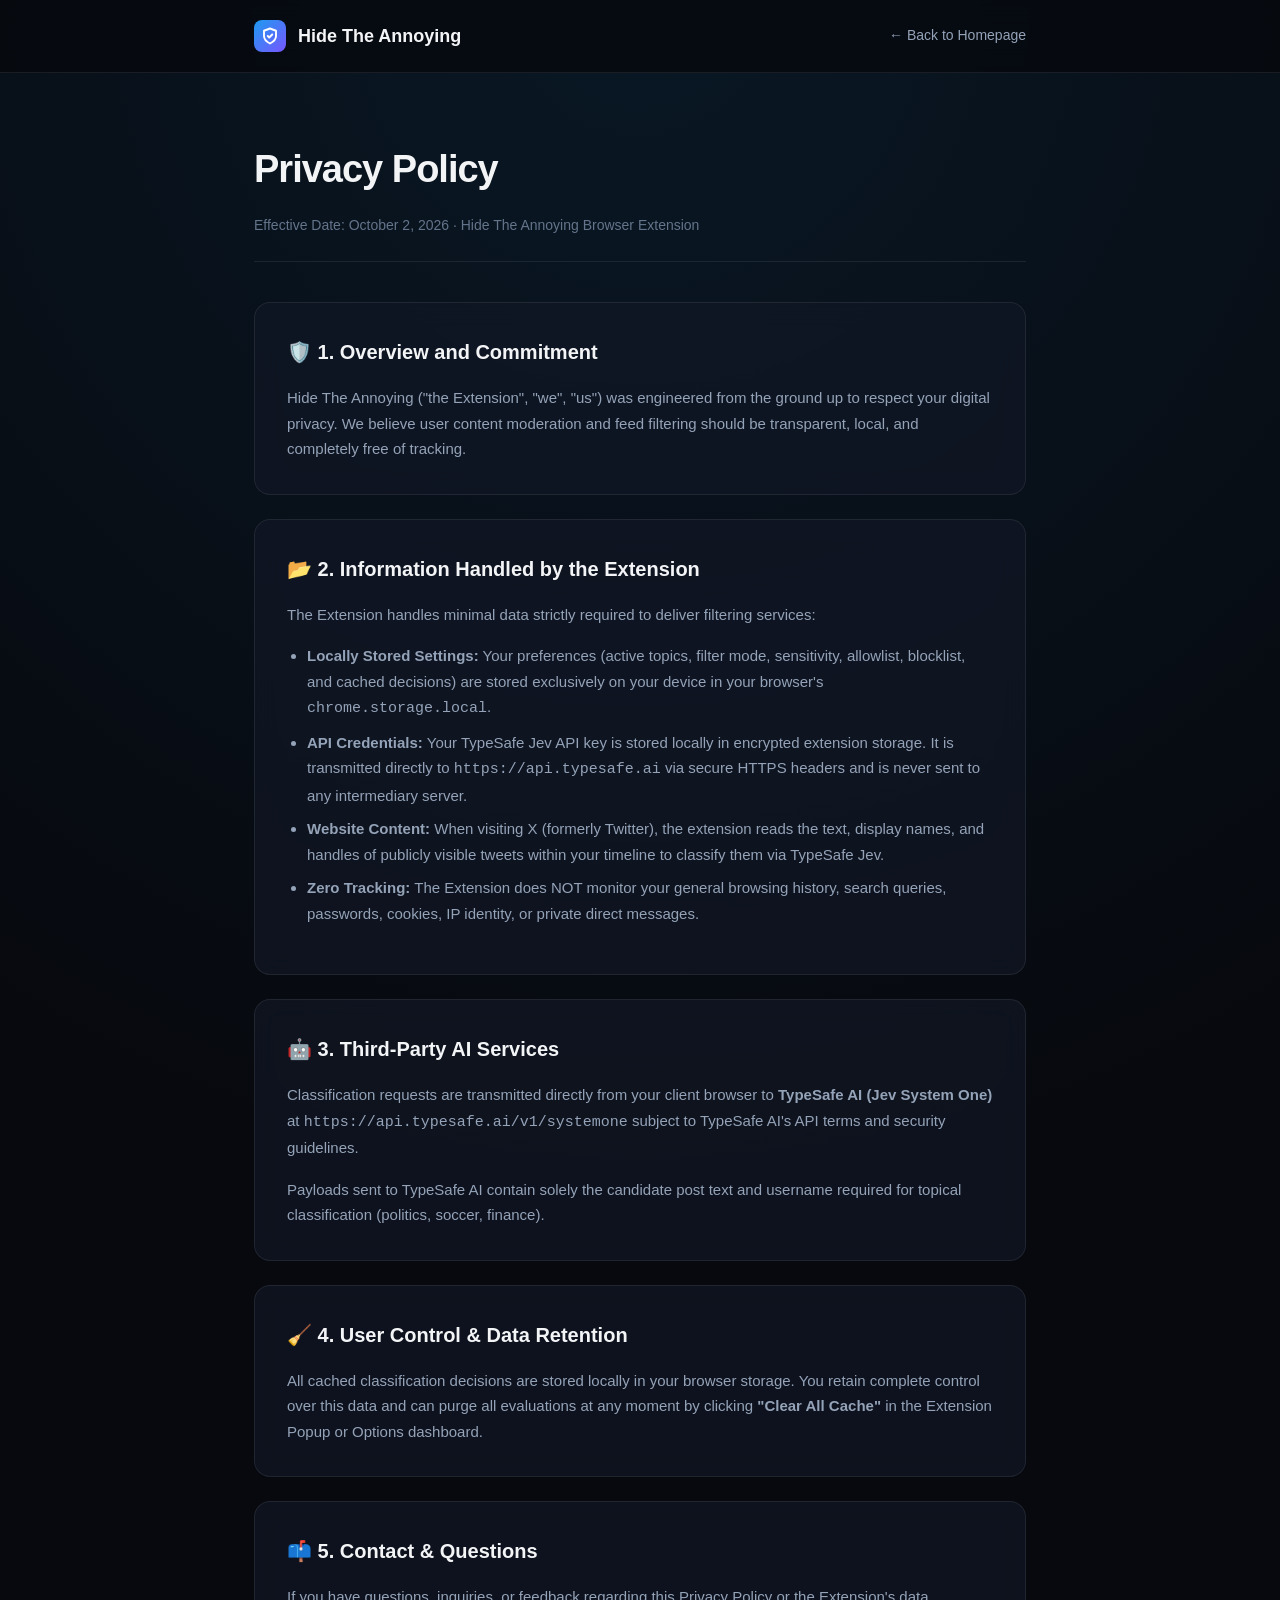
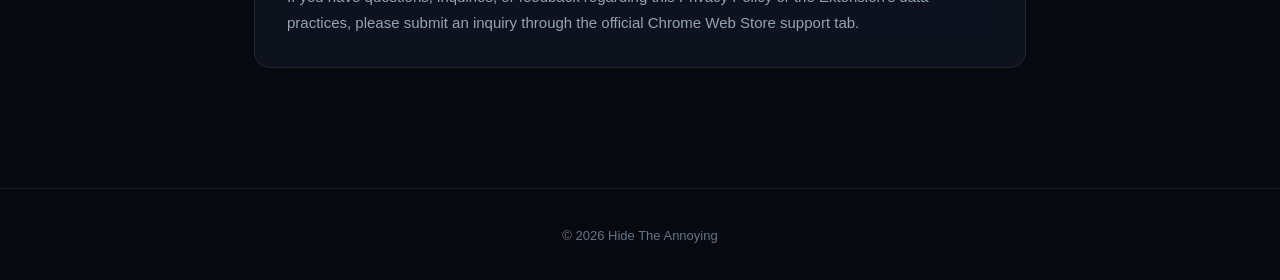
==== site/privacy.html @ 21d2c7d7 "Add Privacy Policy page for Hide The Annoying extension with detailed data handling practices" ====
<!DOCTYPE html>
<html lang="en">
<head>
  <meta charset="UTF-8">
  <meta name="viewport" content="width=device-width, initial-scale=1.0">
  <title>Privacy Policy — Hide The Annoying</title>
  <meta name="description" content="Privacy Policy for the Hide The Annoying Chrome Extension. Transparent disclosures on local storage, zero tracking, and TypeSafe AI evaluation.">
  <link rel="icon" type="image/png" href="icons/icon-128.png">

  <style>
    :root {
      --bg-dark: #07090e;
      --bg-card: rgba(18, 24, 38, 0.7);
      --border-subtle: rgba(255, 255, 255, 0.08);
      --text-main: #f3f4f6;
      --text-muted: #94a3b8;
      --text-dim: #64748b;
      --color-primary: #1d9bf0;
      --font-stack: -apple-system, BlinkMacSystemFont, "Segoe UI", Roboto, Helvetica, Arial, sans-serif;
    }

    * {
      box-sizing: border-box;
      margin: 0;
      padding: 0;
    }

    body {
      background-color: var(--bg-dark);
      background-image: radial-gradient(circle at 50% 0%, rgba(29, 155, 240, 0.1) 0%, transparent 60%);
      color: var(--text-main);
      font-family: var(--font-stack);
      line-height: 1.7;
      padding: 0;
    }

    .container {
      width: 100%;
      max-width: 820px;
      margin: 0 auto;
      padding: 0 24px;
    }

    .navbar {
      border-bottom: 1px solid var(--border-subtle);
      padding: 20px 0;
      background: rgba(7, 9, 14, 0.8);
      backdrop-filter: blur(12px);
    }

    .nav-inner {
      display: flex;
      align-items: center;
      justify-content: space-between;
    }

    .brand {
      display: flex;
      align-items: center;
      gap: 12px;
      text-decoration: none;
      color: var(--text-main);
      font-weight: 700;
      font-size: 18px;
    }

    .brand-icon {
      width: 32px;
      height: 32px;
      border-radius: 8px;
      background: linear-gradient(135deg, #1d9bf0, #7856ff);
      display: flex;
      align-items: center;
      justify-content: center;
    }

    .back-link {
      color: var(--text-muted);
      text-decoration: none;
      font-size: 14px;
      font-weight: 500;
      display: flex;
      align-items: center;
      gap: 6px;
      transition: color 0.15s ease;
    }

    .back-link:hover {
      color: var(--color-primary);
    }

    .content {
      padding: 64px 0 96px;
    }

    .doc-header {
      margin-bottom: 40px;
      border-bottom: 1px solid var(--border-subtle);
      padding-bottom: 24px;
    }

    .doc-title {
      font-size: 38px;
      font-weight: 800;
      letter-spacing: -1px;
      margin-bottom: 12px;
    }

    .doc-meta {
      font-size: 14px;
      color: var(--text-dim);
    }

    .doc-section {
      background: var(--bg-card);
      border: 1px solid var(--border-subtle);
      border-radius: 16px;
      padding: 32px;
      margin-bottom: 24px;
      backdrop-filter: blur(12px);
    }

    .doc-section h2 {
      font-size: 20px;
      font-weight: 700;
      margin-bottom: 16px;
      color: var(--text-main);
      display: flex;
      align-items: center;
      gap: 10px;
    }

    .doc-section p {
      font-size: 15px;
      color: var(--text-muted);
      margin-bottom: 16px;
    }

    .doc-section p:last-child {
      margin-bottom: 0;
    }

    .doc-section ul {
      margin: 12px 0 16px 20px;
      color: var(--text-muted);
      font-size: 15px;
    }

    .doc-section li {
      margin-bottom: 8px;
    }

    .footer {
      border-top: 1px solid var(--border-subtle);
      padding: 36px 0;
      font-size: 13px;
      color: var(--text-dim);
      text-align: center;
    }
  </style>
</head>
<body>

  <header class="navbar">
    <div class="container nav-inner">
      <a href="index.html" class="brand">
        <div class="brand-icon">
          <svg width="18" height="18" viewBox="0 0 24 24" fill="none" stroke="white" stroke-width="2.5" stroke-linecap="round" stroke-linejoin="round">
            <path d="M12 22s8-4 8-10V5l-8-3-8 3v7c0 6 8 10 8 10z"/>
            <path d="m9 12 2 2 4-4"/>
          </svg>
        </div>
        <span>Hide The Annoying</span>
      </a>

      <a href="index.html" class="back-link">
        ← Back to Homepage
      </a>
    </div>
  </header>

  <main class="content">
    <div class="container">
      <div class="doc-header">
        <h1 class="doc-title">Privacy Policy</h1>
        <div class="doc-meta">Effective Date: October 2, 2026 · Hide The Annoying Browser Extension</div>
      </div>

      <div class="doc-section">
        <h2>🛡️ 1. Overview and Commitment</h2>
        <p>
          Hide The Annoying ("the Extension", "we", "us") was engineered from the ground up to respect your digital privacy. We believe user content moderation and feed filtering should be transparent, local, and completely free of tracking.
        </p>
      </div>

      <div class="doc-section">
        <h2>📂 2. Information Handled by the Extension</h2>
        <p>The Extension handles minimal data strictly required to deliver filtering services:</p>
        <ul>
          <li><strong>Locally Stored Settings:</strong> Your preferences (active topics, filter mode, sensitivity, allowlist, blocklist, and cached decisions) are stored exclusively on your device in your browser's <code>chrome.storage.local</code>.</li>
          <li><strong>API Credentials:</strong> Your TypeSafe Jev API key is stored locally in encrypted extension storage. It is transmitted directly to <code>https://api.typesafe.ai</code> via secure HTTPS headers and is never sent to any intermediary server.</li>
          <li><strong>Website Content:</strong> When visiting X (formerly Twitter), the extension reads the text, display names, and handles of publicly visible tweets within your timeline to classify them via TypeSafe Jev.</li>
          <li><strong>Zero Tracking:</strong> The Extension does NOT monitor your general browsing history, search queries, passwords, cookies, IP identity, or private direct messages.</li>
        </ul>
      </div>

      <div class="doc-section">
        <h2>🤖 3. Third-Party AI Services</h2>
        <p>
          Classification requests are transmitted directly from your client browser to <strong>TypeSafe AI (Jev System One)</strong> at <code>https://api.typesafe.ai/v1/systemone</code> subject to TypeSafe AI's API terms and security guidelines.
        </p>
        <p>
          Payloads sent to TypeSafe AI contain solely the candidate post text and username required for topical classification (politics, soccer, finance).
        </p>
      </div>

      <div class="doc-section">
        <h2>🧹 4. User Control & Data Retention</h2>
        <p>
          All cached classification decisions are stored locally in your browser storage. You retain complete control over this data and can purge all evaluations at any moment by clicking <strong>"Clear All Cache"</strong> in the Extension Popup or Options dashboard.
        </p>
      </div>

      <div class="doc-section">
        <h2>📫 5. Contact & Questions</h2>
        <p>
          If you have questions, inquiries, or feedback regarding this Privacy Policy or the Extension's data practices, please submit an inquiry through the official Chrome Web Store support tab.
        </p>
      </div>
    </div>
  </main>

  <footer class="footer">
    <div class="container">
      <p>© 2026 Hide The Annoying</p>
    </div>
  </footer>

</body>
</html>
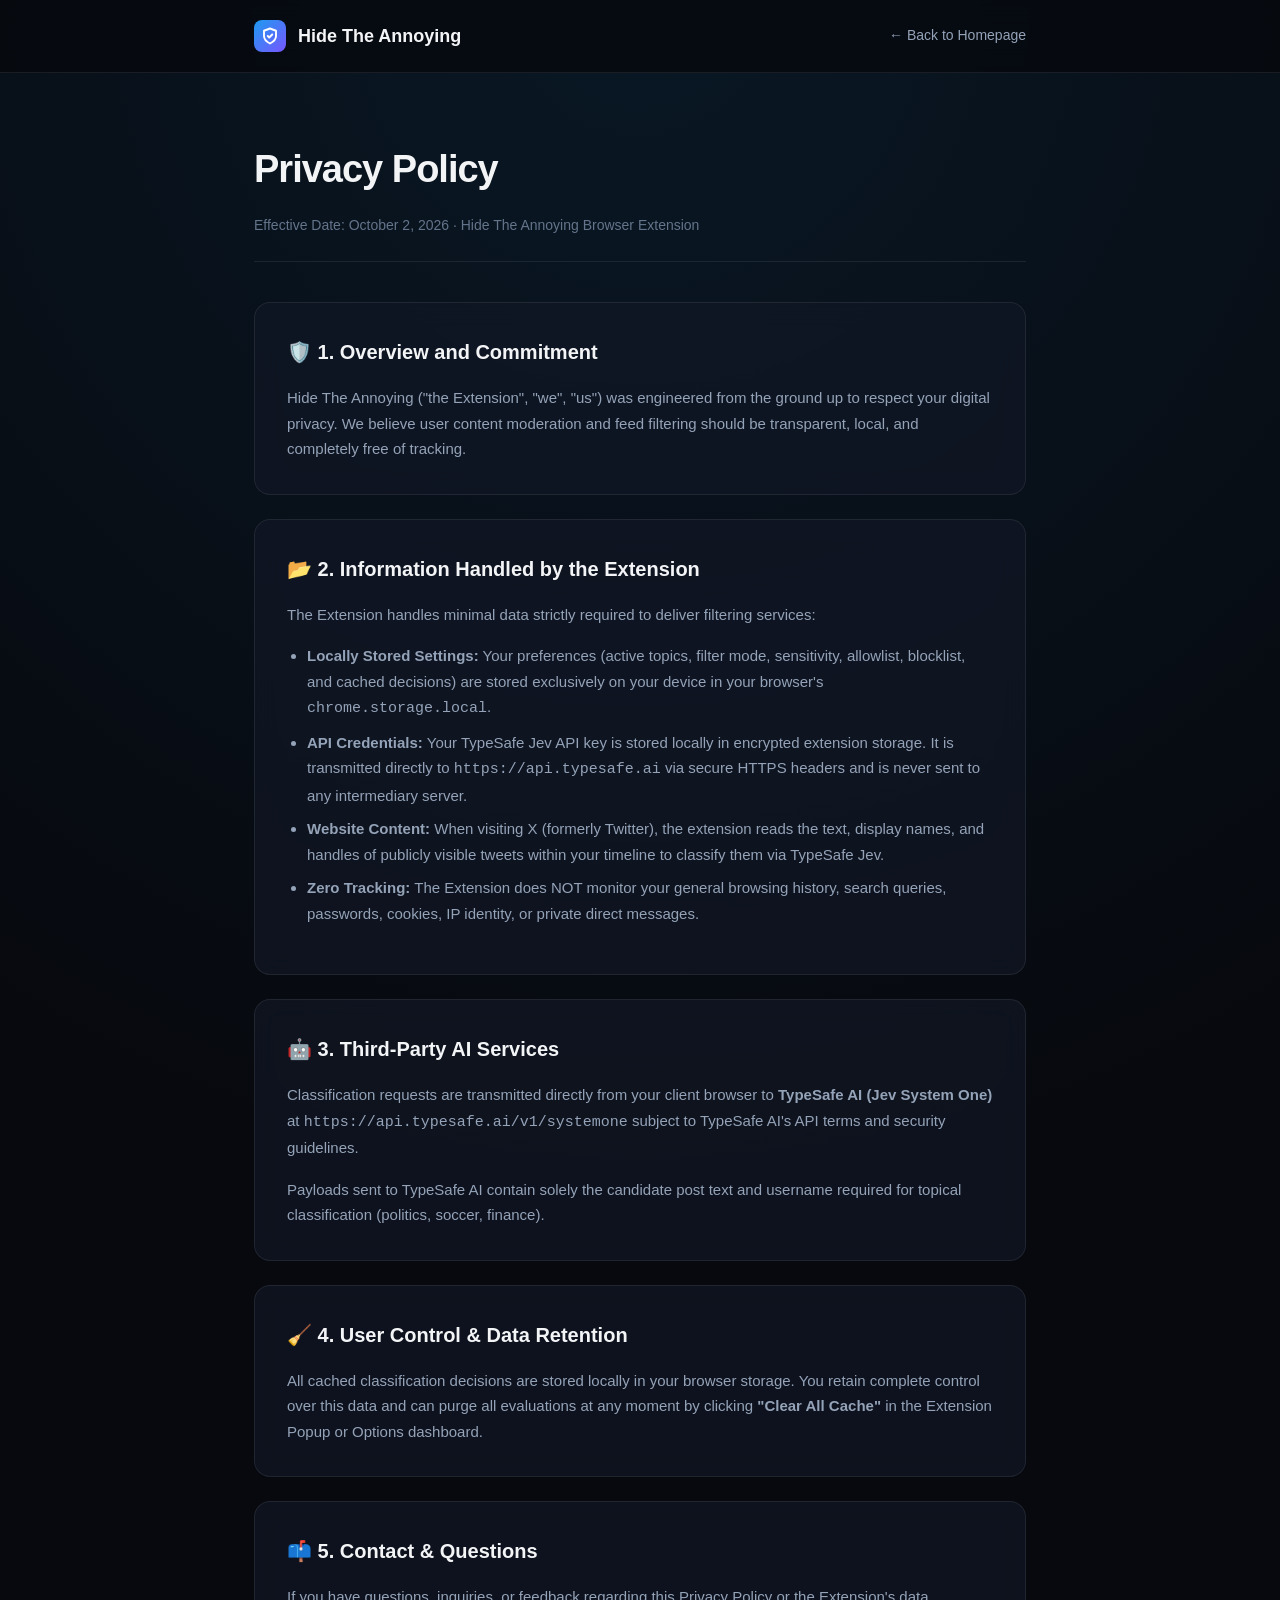
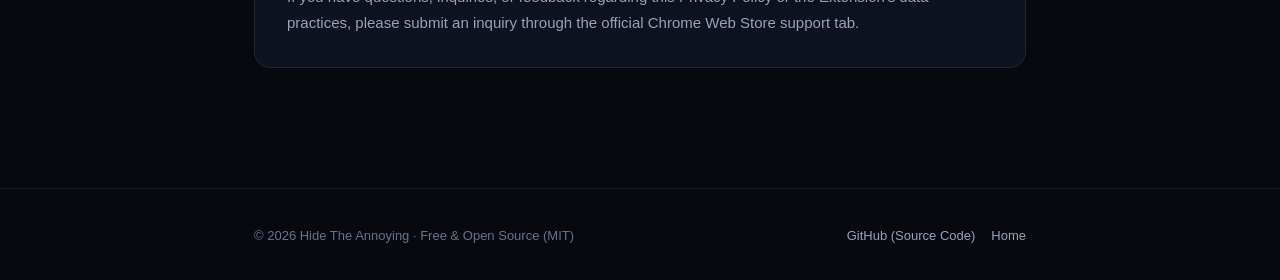
==== commit 31cec6fa: "feat: update footer in privacy policy and index pages to include open source information and GitHub " ====
--- a/site/privacy.html
+++ b/site/privacy.html
@@ -231,8 +231,12 @@
   </main>
 
   <footer class="footer">
-    <div class="container">
-      <p>© 2026 Hide The Annoying</p>
+    <div class="container footer-inner" style="display: flex; justify-content: space-between; align-items: center; max-width: 820px; margin: 0 auto; flex-wrap: wrap; gap: 12px;">
+      <p>© 2026 Hide The Annoying · Free & Open Source (MIT)</p>
+      <div style="display: flex; gap: 16px;">
+        <a href="https://github.com/turkerdev/hide-the-annoying" target="_blank" rel="noopener" style="color: var(--text-muted); text-decoration: none; font-size: 13px;">GitHub (Source Code)</a>
+        <a href="index.html" style="color: var(--text-muted); text-decoration: none; font-size: 13px;">Home</a>
+      </div>
     </div>
   </footer>
 
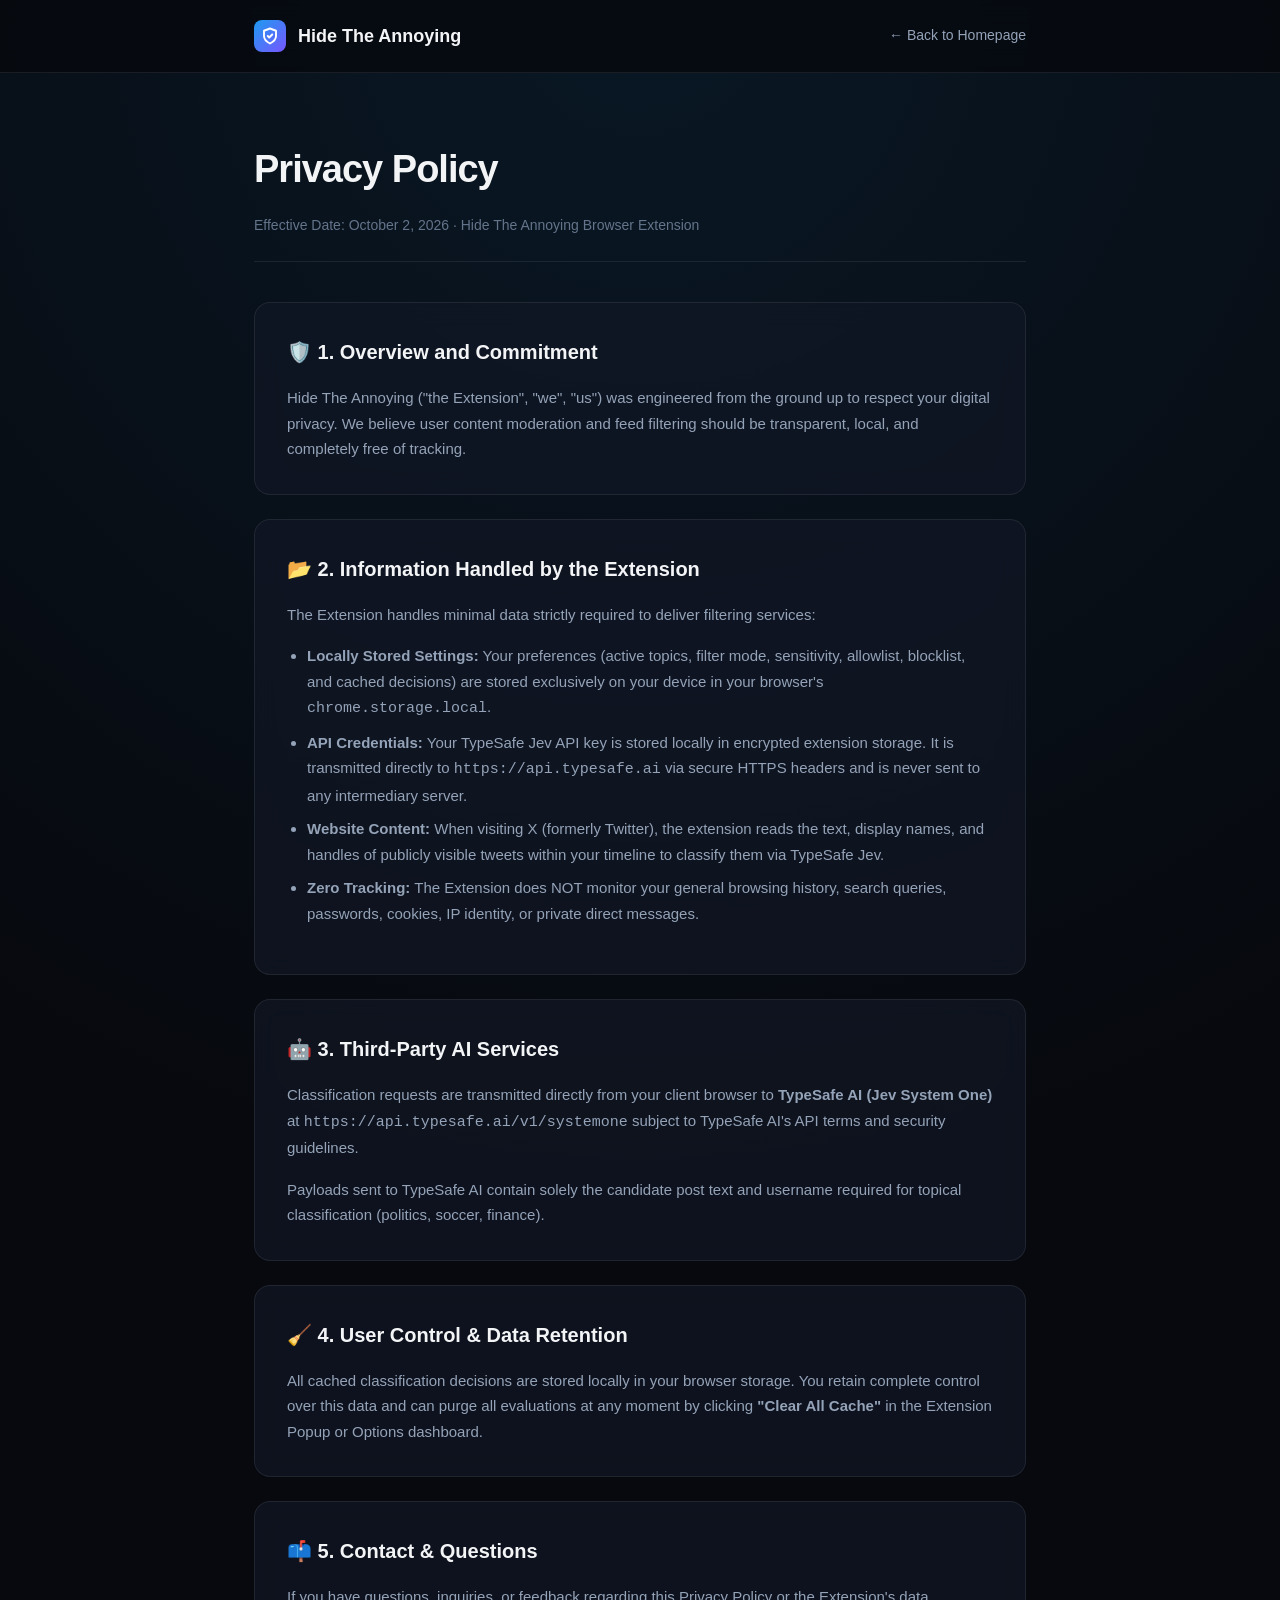
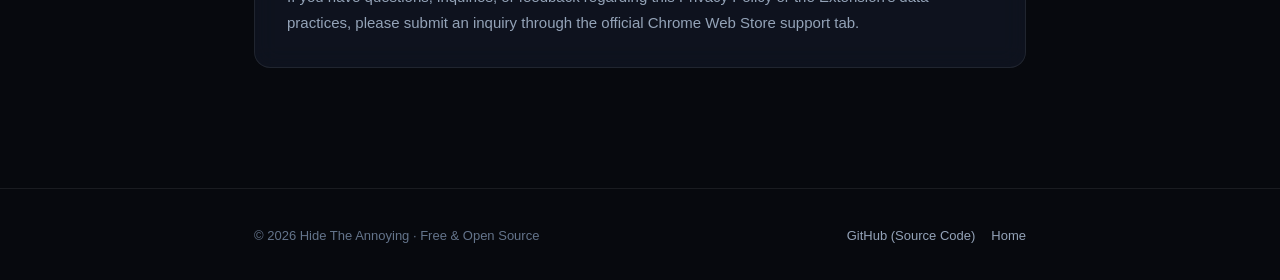
==== commit d68d29a5: "feat: update README and HTML files to emphasize open-source status and provide accurate Chrome Web S" ====
--- a/site/privacy.html
+++ b/site/privacy.html
@@ -232,7 +232,7 @@
 
   <footer class="footer">
     <div class="container footer-inner" style="display: flex; justify-content: space-between; align-items: center; max-width: 820px; margin: 0 auto; flex-wrap: wrap; gap: 12px;">
-      <p>© 2026 Hide The Annoying · Free & Open Source (MIT)</p>
+      <p>© 2026 Hide The Annoying · Free & Open Source</p>
       <div style="display: flex; gap: 16px;">
         <a href="https://github.com/turkerdev/hide-the-annoying" target="_blank" rel="noopener" style="color: var(--text-muted); text-decoration: none; font-size: 13px;">GitHub (Source Code)</a>
         <a href="index.html" style="color: var(--text-muted); text-decoration: none; font-size: 13px;">Home</a>
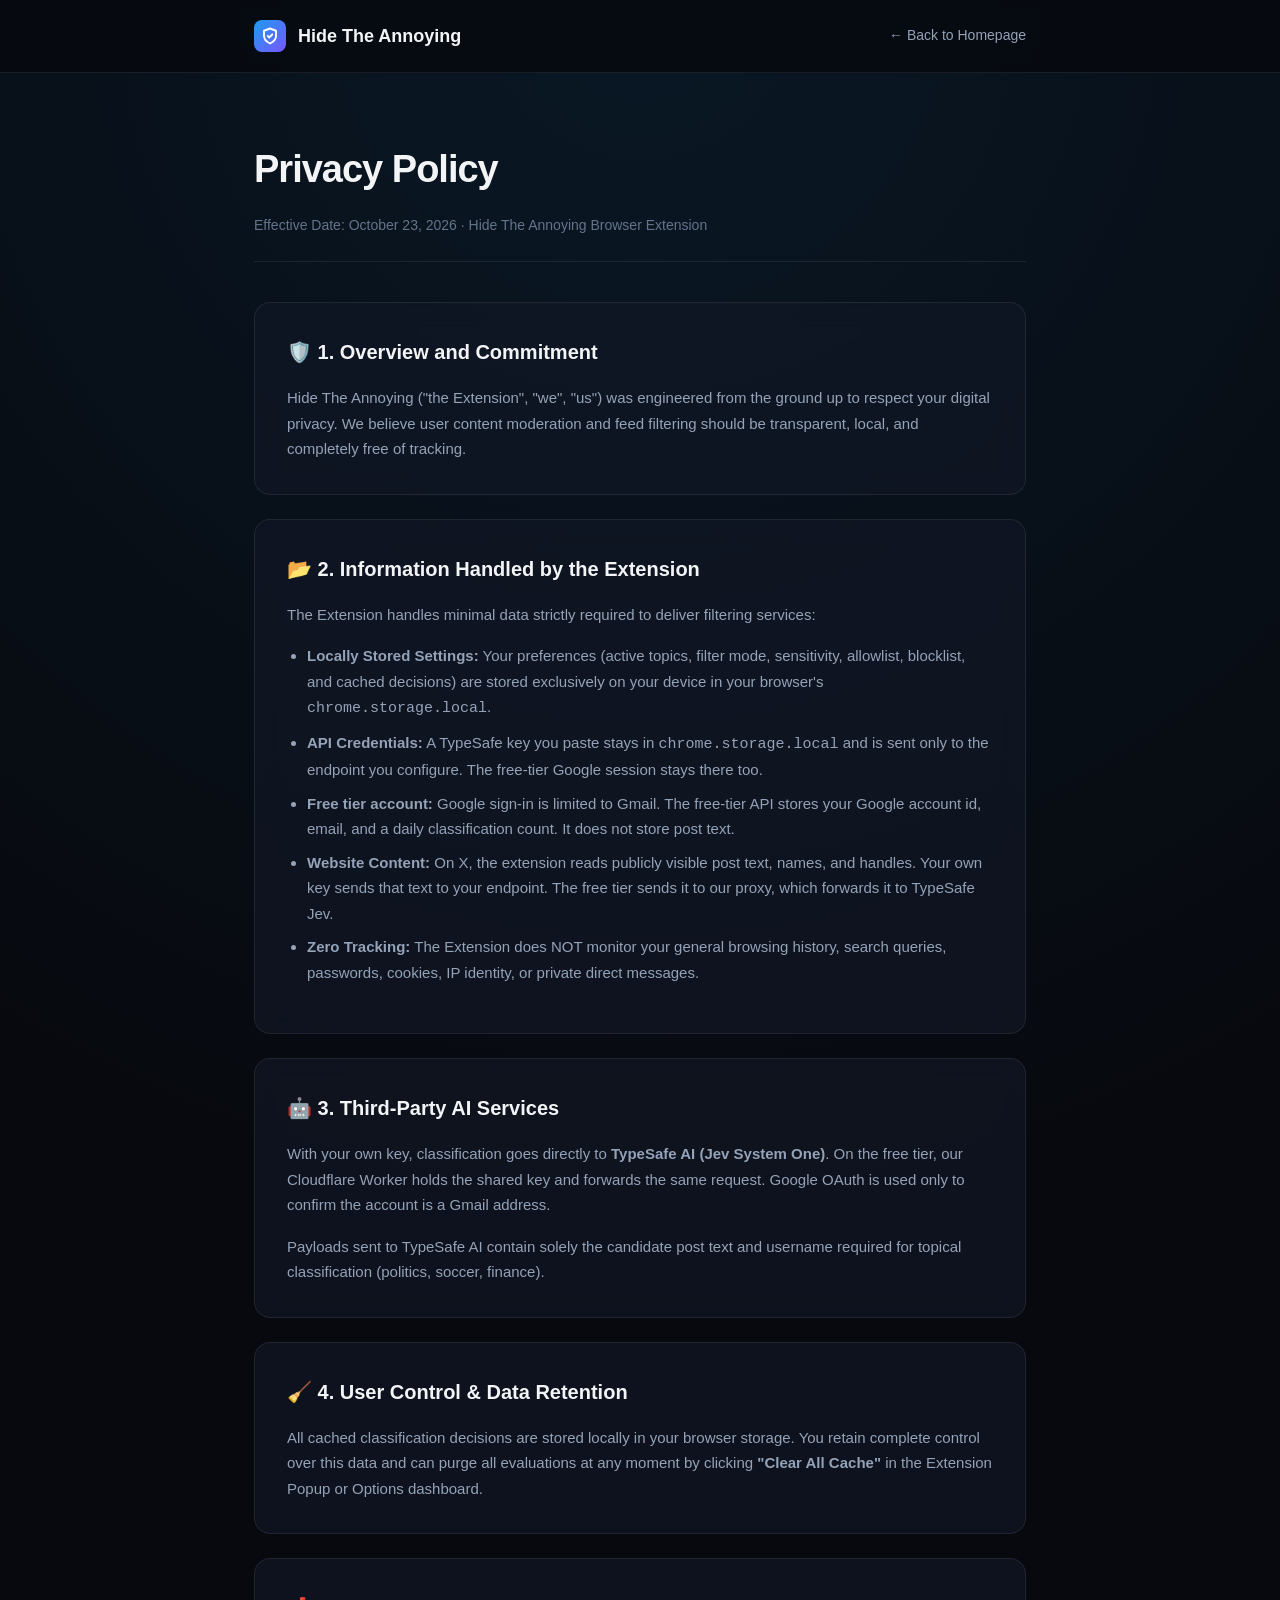
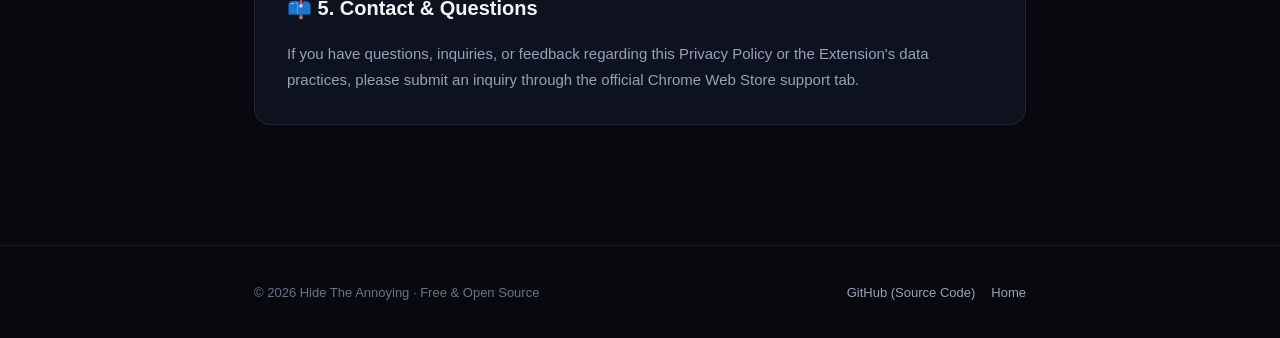
==== commit 7c1dc25c: "refactor: update popup styles and structure for improved UI/UX - Revamped CSS variables for dark and" ====
--- a/site/privacy.html
+++ b/site/privacy.html
@@ -183,7 +183,7 @@
     <div class="container">
       <div class="doc-header">
         <h1 class="doc-title">Privacy Policy</h1>
-        <div class="doc-meta">Effective Date: October 2, 2026 · Hide The Annoying Browser Extension</div>
+        <div class="doc-meta">Effective Date: October 23, 2026 · Hide The Annoying Browser Extension</div>
       </div>
 
       <div class="doc-section">
@@ -198,8 +198,9 @@
         <p>The Extension handles minimal data strictly required to deliver filtering services:</p>
         <ul>
           <li><strong>Locally Stored Settings:</strong> Your preferences (active topics, filter mode, sensitivity, allowlist, blocklist, and cached decisions) are stored exclusively on your device in your browser's <code>chrome.storage.local</code>.</li>
-          <li><strong>API Credentials:</strong> Your TypeSafe Jev API key is stored locally in encrypted extension storage. It is transmitted directly to <code>https://api.typesafe.ai</code> via secure HTTPS headers and is never sent to any intermediary server.</li>
-          <li><strong>Website Content:</strong> When visiting X (formerly Twitter), the extension reads the text, display names, and handles of publicly visible tweets within your timeline to classify them via TypeSafe Jev.</li>
+          <li><strong>API Credentials:</strong> A TypeSafe key you paste stays in <code>chrome.storage.local</code> and is sent only to the endpoint you configure. The free-tier Google session stays there too.</li>
+          <li><strong>Free tier account:</strong> Google sign-in is limited to Gmail. The free-tier API stores your Google account id, email, and a daily classification count. It does not store post text.</li>
+          <li><strong>Website Content:</strong> On X, the extension reads publicly visible post text, names, and handles. Your own key sends that text to your endpoint. The free tier sends it to our proxy, which forwards it to TypeSafe Jev.</li>
           <li><strong>Zero Tracking:</strong> The Extension does NOT monitor your general browsing history, search queries, passwords, cookies, IP identity, or private direct messages.</li>
         </ul>
       </div>
@@ -207,7 +208,7 @@
       <div class="doc-section">
         <h2>🤖 3. Third-Party AI Services</h2>
         <p>
-          Classification requests are transmitted directly from your client browser to <strong>TypeSafe AI (Jev System One)</strong> at <code>https://api.typesafe.ai/v1/systemone</code> subject to TypeSafe AI's API terms and security guidelines.
+          With your own key, classification goes directly to <strong>TypeSafe AI (Jev System One)</strong>. On the free tier, our Cloudflare Worker holds the shared key and forwards the same request. Google OAuth is used only to confirm the account is a Gmail address.
         </p>
         <p>
           Payloads sent to TypeSafe AI contain solely the candidate post text and username required for topical classification (politics, soccer, finance).
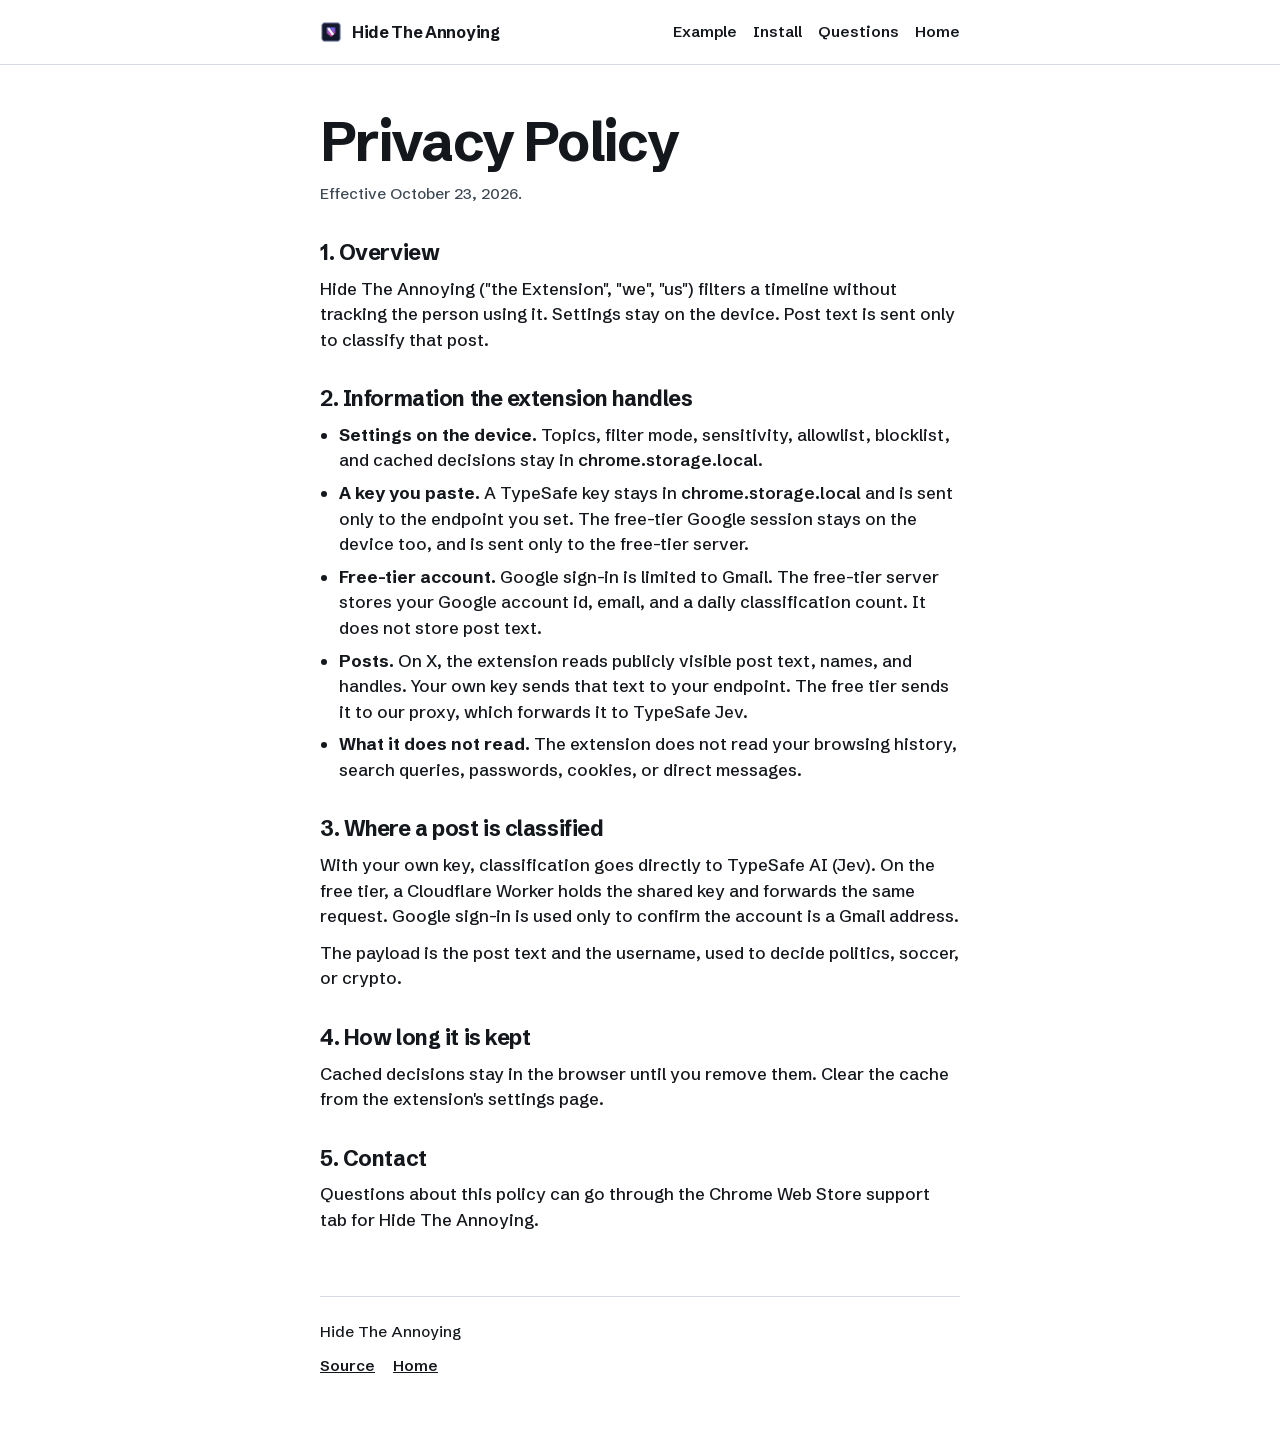
==== commit 52d37095: "Update privacy policy page and add wrangler configuration - Revamped the privacy policy content for " ====
--- a/site/privacy.html
+++ b/site/privacy.html
@@ -4,242 +4,234 @@
   <meta charset="UTF-8">
   <meta name="viewport" content="width=device-width, initial-scale=1.0">
   <title>Privacy Policy — Hide The Annoying</title>
-  <meta name="description" content="Privacy Policy for the Hide The Annoying Chrome Extension. Transparent disclosures on local storage, zero tracking, and TypeSafe AI evaluation.">
+  <meta name="description" content="Privacy Policy for the Hide The Annoying Chrome Extension. What stays on the device, what a Gmail sign-in stores, and where post text is sent.">
   <link rel="icon" type="image/png" href="icons/icon-128.png">
-
   <style>
+    @font-face {
+      font-family: "Schibsted Grotesk";
+      font-style: normal;
+      font-weight: 500 700;
+      font-display: swap;
+      src: url("fonts/schibsted-grotesk.woff2") format("woff2");
+    }
+
+    @font-face {
+      font-family: "Newsreader";
+      font-style: normal;
+      font-weight: 400 600;
+      font-display: swap;
+      src: url("fonts/newsreader.woff2") format("woff2");
+    }
+
     :root {
-      --bg-dark: #07090e;
-      --bg-card: rgba(18, 24, 38, 0.7);
-      --border-subtle: rgba(255, 255, 255, 0.08);
-      --text-main: #f3f4f6;
-      --text-muted: #94a3b8;
-      --text-dim: #64748b;
-      --color-primary: #1d9bf0;
-      --font-stack: -apple-system, BlinkMacSystemFont, "Segoe UI", Roboto, Helvetica, Arial, sans-serif;
-    }
-
-    * {
-      box-sizing: border-box;
+      --desk: #ffffff;
+      --sheet: #ffffff;
+      --ink: #14181d;
+      --mute: #3d4954;
+      --rule: #d5dbe1;
+      --sans: "Schibsted Grotesk", "Avenir Next", "Segoe UI", sans-serif;
+      --serif: "Newsreader", "Iowan Old Style", Palatino, "Palatino Linotype", serif;
+    }
+
+    * { box-sizing: border-box; }
+
+    html { color-scheme: light; }
+
+    body {
       margin: 0;
-      padding: 0;
-    }
-
-    body {
-      background-color: var(--bg-dark);
-      background-image: radial-gradient(circle at 50% 0%, rgba(29, 155, 240, 0.1) 0%, transparent 60%);
-      color: var(--text-main);
-      font-family: var(--font-stack);
-      line-height: 1.7;
-      padding: 0;
-    }
-
-    .container {
-      width: 100%;
-      max-width: 820px;
-      margin: 0 auto;
-      padding: 0 24px;
-    }
-
-    .navbar {
-      border-bottom: 1px solid var(--border-subtle);
-      padding: 20px 0;
-      background: rgba(7, 9, 14, 0.8);
-      backdrop-filter: blur(12px);
+      background: var(--desk);
+      color: var(--ink);
+      font-family: var(--sans);
+      font-size: 1.0625rem;
+      line-height: 1.5;
+      -webkit-font-smoothing: antialiased;
+    }
+
+    :focus-visible {
+      outline: 2px solid var(--ink);
+      outline-offset: 3px;
+    }
+
+    a { color: inherit; }
+
+    .column {
+      width: min(40rem, calc(100% - 40px));
+      margin-inline: auto;
+    }
+
+    .nav {
+      position: sticky;
+      top: 0;
+      background: var(--desk);
+      border-bottom: 1px solid var(--rule);
     }
 
     .nav-inner {
       display: flex;
+      flex-wrap: wrap;
       align-items: center;
       justify-content: space-between;
+      gap: 10px 16px;
+      min-height: 64px;
     }
 
     .brand {
-      display: flex;
-      align-items: center;
-      gap: 12px;
-      text-decoration: none;
-      color: var(--text-main);
-      font-weight: 700;
-      font-size: 18px;
-    }
-
-    .brand-icon {
-      width: 32px;
-      height: 32px;
-      border-radius: 8px;
-      background: linear-gradient(135deg, #1d9bf0, #7856ff);
-      display: flex;
-      align-items: center;
-      justify-content: center;
-    }
-
-    .back-link {
-      color: var(--text-muted);
-      text-decoration: none;
-      font-size: 14px;
-      font-weight: 500;
-      display: flex;
-      align-items: center;
-      gap: 6px;
-      transition: color 0.15s ease;
-    }
-
-    .back-link:hover {
-      color: var(--color-primary);
-    }
-
-    .content {
-      padding: 64px 0 96px;
-    }
-
-    .doc-header {
-      margin-bottom: 40px;
-      border-bottom: 1px solid var(--border-subtle);
-      padding-bottom: 24px;
-    }
-
-    .doc-title {
-      font-size: 38px;
-      font-weight: 800;
-      letter-spacing: -1px;
-      margin-bottom: 12px;
-    }
-
-    .doc-meta {
-      font-size: 14px;
-      color: var(--text-dim);
-    }
-
-    .doc-section {
-      background: var(--bg-card);
-      border: 1px solid var(--border-subtle);
-      border-radius: 16px;
-      padding: 32px;
-      margin-bottom: 24px;
-      backdrop-filter: blur(12px);
-    }
-
-    .doc-section h2 {
-      font-size: 20px;
-      font-weight: 700;
-      margin-bottom: 16px;
-      color: var(--text-main);
       display: flex;
       align-items: center;
       gap: 10px;
-    }
-
-    .doc-section p {
-      font-size: 15px;
-      color: var(--text-muted);
-      margin-bottom: 16px;
-    }
-
-    .doc-section p:last-child {
-      margin-bottom: 0;
-    }
-
-    .doc-section ul {
-      margin: 12px 0 16px 20px;
-      color: var(--text-muted);
-      font-size: 15px;
-    }
-
-    .doc-section li {
-      margin-bottom: 8px;
-    }
+      color: var(--ink);
+      text-decoration: none;
+      font-family: var(--sans);
+      font-weight: 700;
+      font-size: 1rem;
+      letter-spacing: -0.02em;
+    }
+
+    .brand img { width: 22px; height: 22px; display: block; }
+
+    .nav-links {
+      display: flex;
+      flex-wrap: wrap;
+      gap: 6px 16px;
+    }
+
+    .nav-links a {
+      font-family: var(--sans);
+      font-weight: 600;
+      font-size: 0.95rem;
+      text-decoration: none;
+    }
+
+    .nav-links a:hover { text-decoration: underline; text-underline-offset: 0.18em; }
+
+    .brand span { white-space: nowrap; }
+
+    @media (max-width: 860px) {
+      .nav-links { flex-basis: 100%; }
+    }
+
+    main { padding: 48px 0 24px; }
+
+    h1, h2 {
+      font-family: var(--sans);
+      font-weight: 700;
+      letter-spacing: -0.03em;
+      line-height: 1.05;
+      margin: 0;
+    }
+
+    h1 {
+      font-size: clamp(2.4rem, 6vw, 3.4rem);
+      text-wrap: balance;
+    }
+
+    .meta {
+      margin: 0.8rem 0 0;
+      color: var(--mute);
+      font-family: var(--sans);
+      font-size: 0.95rem;
+    }
+
+    section { margin-top: 2.25rem; }
+
+    h2 {
+      font-size: 1.35rem;
+      letter-spacing: -0.02em;
+    }
+
+    p { margin: 0.7rem 0 0; max-width: 38em; }
+
+    ul {
+      margin: 0.7rem 0 0;
+      padding-left: 1.2rem;
+      max-width: 38em;
+    }
+
+    li { margin-top: 0.45rem; }
+
+    code { font-family: inherit; font-weight: 600; }
 
     .footer {
-      border-top: 1px solid var(--border-subtle);
-      padding: 36px 0;
-      font-size: 13px;
-      color: var(--text-dim);
-      text-align: center;
-    }
+      margin-top: 4rem;
+      padding: 1.5rem 0 2.5rem;
+      border-top: 1px solid var(--rule);
+      font-family: var(--sans);
+      font-size: 0.95rem;
+    }
+
+    .footer p { margin: 0; }
+
+    .footer-links {
+      display: flex;
+      flex-wrap: wrap;
+      gap: 8px 18px;
+      margin-top: 0.7rem;
+    }
+
+    .footer a { font-weight: 600; }
   </style>
 </head>
 <body>
-
-  <header class="navbar">
-    <div class="container nav-inner">
+  <header class="nav">
+    <div class="column nav-inner">
       <a href="index.html" class="brand">
-        <div class="brand-icon">
-          <svg width="18" height="18" viewBox="0 0 24 24" fill="none" stroke="white" stroke-width="2.5" stroke-linecap="round" stroke-linejoin="round">
-            <path d="M12 22s8-4 8-10V5l-8-3-8 3v7c0 6 8 10 8 10z"/>
-            <path d="m9 12 2 2 4-4"/>
-          </svg>
-        </div>
+        <img src="icons/icon-48.png" alt="" width="22" height="22">
         <span>Hide The Annoying</span>
       </a>
-
-      <a href="index.html" class="back-link">
-        ← Back to Homepage
-      </a>
+      <nav class="nav-links" aria-label="On this page">
+        <a href="index.html#simulator">Example</a>
+        <a href="index.html#install">Install</a>
+        <a href="index.html#faq">Questions</a>
+        <a href="index.html">Home</a>
+      </nav>
     </div>
   </header>
 
-  <main class="content">
-    <div class="container">
-      <div class="doc-header">
-        <h1 class="doc-title">Privacy Policy</h1>
-        <div class="doc-meta">Effective Date: October 23, 2026 · Hide The Annoying Browser Extension</div>
-      </div>
-
-      <div class="doc-section">
-        <h2>🛡️ 1. Overview and Commitment</h2>
-        <p>
-          Hide The Annoying ("the Extension", "we", "us") was engineered from the ground up to respect your digital privacy. We believe user content moderation and feed filtering should be transparent, local, and completely free of tracking.
-        </p>
-      </div>
-
-      <div class="doc-section">
-        <h2>📂 2. Information Handled by the Extension</h2>
-        <p>The Extension handles minimal data strictly required to deliver filtering services:</p>
+  <main>
+    <div class="column">
+      <h1>Privacy Policy</h1>
+      <p class="meta">Effective October 23, 2026.</p>
+
+      <section>
+        <h2>1. Overview</h2>
+        <p>Hide The Annoying ("the Extension", "we", "us") filters a timeline without tracking the person using it. Settings stay on the device. Post text is sent only to classify that post.</p>
+      </section>
+
+      <section>
+        <h2>2. Information the extension handles</h2>
         <ul>
-          <li><strong>Locally Stored Settings:</strong> Your preferences (active topics, filter mode, sensitivity, allowlist, blocklist, and cached decisions) are stored exclusively on your device in your browser's <code>chrome.storage.local</code>.</li>
-          <li><strong>API Credentials:</strong> A TypeSafe key you paste stays in <code>chrome.storage.local</code> and is sent only to the endpoint you configure. The free-tier Google session stays there too.</li>
-          <li><strong>Free tier account:</strong> Google sign-in is limited to Gmail. The free-tier API stores your Google account id, email, and a daily classification count. It does not store post text.</li>
-          <li><strong>Website Content:</strong> On X, the extension reads publicly visible post text, names, and handles. Your own key sends that text to your endpoint. The free tier sends it to our proxy, which forwards it to TypeSafe Jev.</li>
-          <li><strong>Zero Tracking:</strong> The Extension does NOT monitor your general browsing history, search queries, passwords, cookies, IP identity, or private direct messages.</li>
+          <li><strong>Settings on the device.</strong> Topics, filter mode, sensitivity, allowlist, blocklist, and cached decisions stay in <code>chrome.storage.local</code>.</li>
+          <li><strong>A key you paste.</strong> A TypeSafe key stays in <code>chrome.storage.local</code> and is sent only to the endpoint you set. The free-tier Google session stays on the device too, and is sent only to the free-tier server.</li>
+          <li><strong>Free-tier account.</strong> Google sign-in is limited to Gmail. The free-tier server stores your Google account id, email, and a daily classification count. It does not store post text.</li>
+          <li><strong>Posts.</strong> On X, the extension reads publicly visible post text, names, and handles. Your own key sends that text to your endpoint. The free tier sends it to our proxy, which forwards it to TypeSafe Jev.</li>
+          <li><strong>What it does not read.</strong> The extension does not read your browsing history, search queries, passwords, cookies, or direct messages.</li>
         </ul>
-      </div>
-
-      <div class="doc-section">
-        <h2>🤖 3. Third-Party AI Services</h2>
-        <p>
-          With your own key, classification goes directly to <strong>TypeSafe AI (Jev System One)</strong>. On the free tier, our Cloudflare Worker holds the shared key and forwards the same request. Google OAuth is used only to confirm the account is a Gmail address.
-        </p>
-        <p>
-          Payloads sent to TypeSafe AI contain solely the candidate post text and username required for topical classification (politics, soccer, finance).
-        </p>
-      </div>
-
-      <div class="doc-section">
-        <h2>🧹 4. User Control & Data Retention</h2>
-        <p>
-          All cached classification decisions are stored locally in your browser storage. You retain complete control over this data and can purge all evaluations at any moment by clicking <strong>"Clear All Cache"</strong> in the Extension Popup or Options dashboard.
-        </p>
-      </div>
-
-      <div class="doc-section">
-        <h2>📫 5. Contact & Questions</h2>
-        <p>
-          If you have questions, inquiries, or feedback regarding this Privacy Policy or the Extension's data practices, please submit an inquiry through the official Chrome Web Store support tab.
-        </p>
-      </div>
+      </section>
+
+      <section>
+        <h2>3. Where a post is classified</h2>
+        <p>With your own key, classification goes directly to TypeSafe AI (Jev). On the free tier, a Cloudflare Worker holds the shared key and forwards the same request. Google sign-in is used only to confirm the account is a Gmail address.</p>
+        <p>The payload is the post text and the username, used to decide politics, soccer, or crypto.</p>
+      </section>
+
+      <section>
+        <h2>4. How long it is kept</h2>
+        <p>Cached decisions stay in the browser until you remove them. Clear the cache from the extension's settings page.</p>
+      </section>
+
+      <section>
+        <h2>5. Contact</h2>
+        <p>Questions about this policy can go through the Chrome Web Store support tab for Hide The Annoying.</p>
+      </section>
+
+      <footer class="footer">
+        <p>Hide The Annoying</p>
+        <div class="footer-links">
+          <a href="https://github.com/turkerdev/hide-the-annoying" target="_blank" rel="noopener">Source</a>
+          <a href="index.html">Home</a>
+        </div>
+      </footer>
     </div>
   </main>
-
-  <footer class="footer">
-    <div class="container footer-inner" style="display: flex; justify-content: space-between; align-items: center; max-width: 820px; margin: 0 auto; flex-wrap: wrap; gap: 12px;">
-      <p>© 2026 Hide The Annoying · Free & Open Source</p>
-      <div style="display: flex; gap: 16px;">
-        <a href="https://github.com/turkerdev/hide-the-annoying" target="_blank" rel="noopener" style="color: var(--text-muted); text-decoration: none; font-size: 13px;">GitHub (Source Code)</a>
-        <a href="index.html" style="color: var(--text-muted); text-decoration: none; font-size: 13px;">Home</a>
-      </div>
-    </div>
-  </footer>
-
 </body>
 </html>
